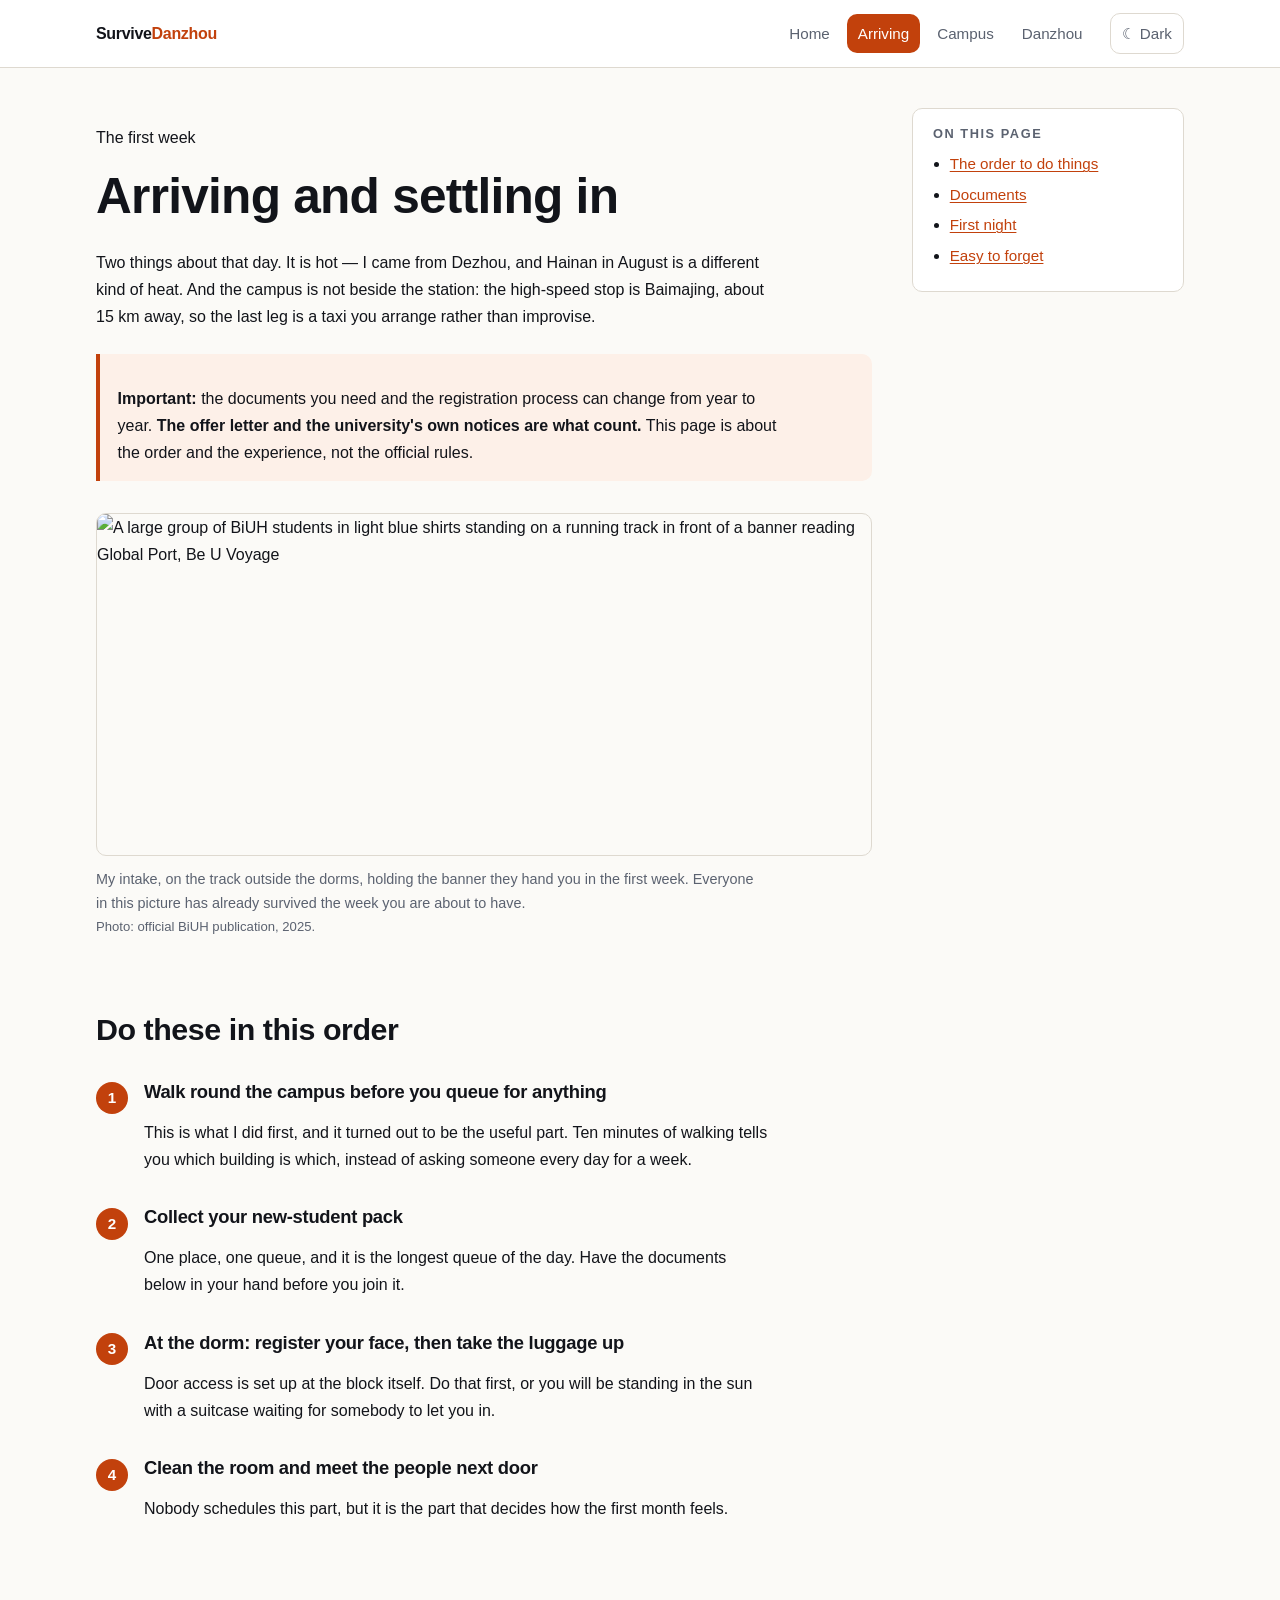
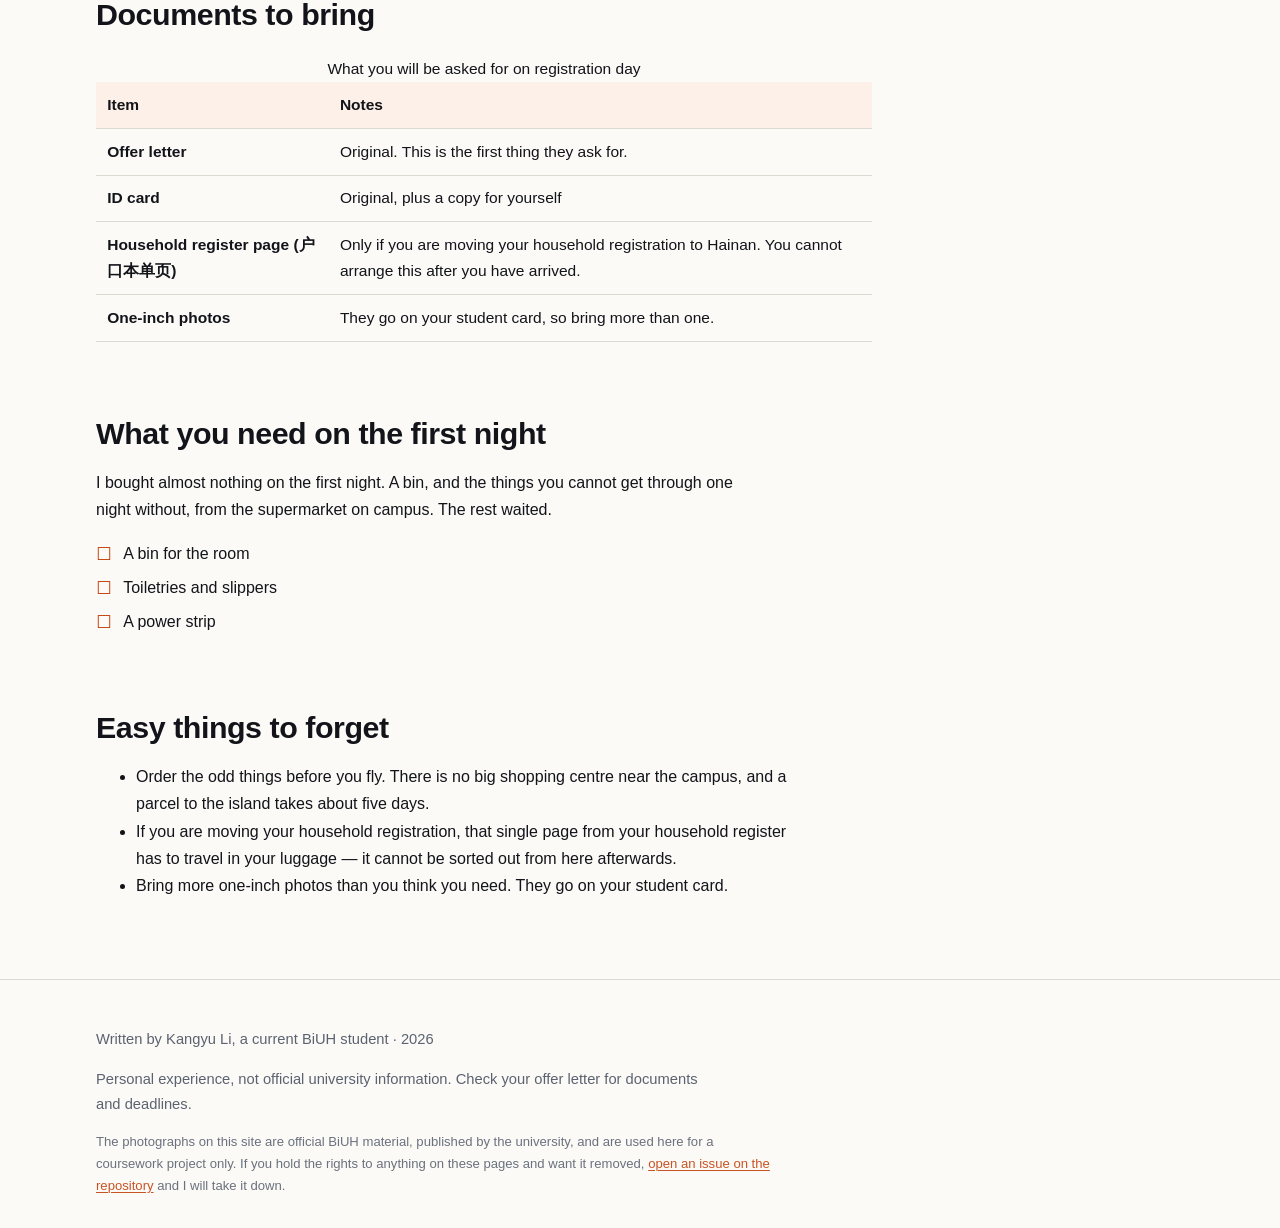
==== arrive.html @ 8261fba6 "a11y: name the theme button by what it does, and give the table and the landmark what they were miss" ====
<!doctype html>
<html lang="en">
<head>
<meta charset="utf-8">
<meta name="viewport" content="width=device-width, initial-scale=1">
<title>Arriving and settling in — How to Survive Danzhou</title>
<meta name="description" content="Your first week in Danzhou: the order to do things in, which documents to bring, and what you need on the first night.">

<!-- ===== Open Graph / link preview ===== -->
<meta property="og:title" content="Arriving and settling in — How to Survive Danzhou">
<meta property="og:description" content="Your first week in Danzhou: the order to do things in, the documents to bring, and what to buy on the first night.">
<meta property="og:image" content="https://likangyu070710-source.github.io/Git/images/og-image.jpg">
<meta property="og:url" content="https://likangyu070710-source.github.io/Git/arrive.html">
<meta property="og:type" content="article">
<meta name="twitter:card" content="summary_large_image">

<link rel="icon" href="images/favicon-32.png" sizes="32x32">
<link rel="apple-touch-icon" href="images/apple-touch-icon.png">
<link rel="icon" href="images/favicon-192.png" sizes="192x192">

<link rel="stylesheet" href="css/style.css">
<script>try{if(localStorage.getItem("danzhou-theme")==="dark")document.documentElement.setAttribute("data-theme","dark")}catch(e){}</script>
</head>
<body>

<a class="skip" href="#main">Skip to main content</a>

<header class="site-header">
  <div class="wrap">
    <a class="brand" href="index.html">Survive<span>Danzhou</span></a>
    <nav class="site-nav" aria-label="Main">
      <ul>
        <li><a href="index.html">Home</a></li>
        <li><a href="arrive.html" aria-current="page">Arriving</a></li>
        <li><a href="campus.html">Campus</a></li>
        <li><a href="danzhou.html">Danzhou</a></li>
      </ul>
    </nav>
    <button class="theme-toggle" type="button" aria-label="Switch to dark mode">☾ Dark</button>
  </div>
</header>

<main id="main" tabindex="-1">
  <div class="wrap with-aside">

    <div>
      <p class="kicker">The first week</p>
      <h1>Arriving and settling in</h1>

      <p>Two things about that day. It is hot — I came from Dezhou, and Hainan in August is a different kind of heat. And the campus is not beside the station: the high-speed stop is Baimajing, about 15 km away, so the last leg is a taxi you arrange rather than improvise.</p>

      <div class="note">
        <p><strong>Important:</strong> the documents you need and the registration process can change from year to year. <strong>The offer letter and the university's own notices are what count.</strong> This page is about the order and the experience, not the official rules.</p>
      </div>

      <figure class="photo">
        <img src="images/campus-welcome.jpg" width="1280" height="565" loading="lazy" decoding="async"
             alt="A large group of BiUH students in light blue shirts standing on a running track in front of a banner reading Global Port, Be U Voyage">
        <figcaption>My intake, on the track outside the dorms, holding the banner they hand you in the first week. Everyone in this picture has already survived the week you are about to have.
          <span class="credit">Photo: official BiUH publication, 2025.</span>
        </figcaption>
      </figure>

      <section aria-labelledby="steps">
        <h2 id="steps">Do these in this order</h2>
        <ol class="steps">
          <li>
            <h3>Walk round the campus before you queue for anything</h3>
            <p>This is what I did first, and it turned out to be the useful part. Ten minutes of walking tells you which building is which, instead of asking someone every day for a week.</p>
          </li>
          <li>
            <h3>Collect your new-student pack</h3>
            <p>One place, one queue, and it is the longest queue of the day. Have the documents below in your hand before you join it.</p>
          </li>
          <li>
            <h3>At the dorm: register your face, then take the luggage up</h3>
            <p>Door access is set up at the block itself. Do that first, or you will be standing in the sun with a suitcase waiting for somebody to let you in.</p>
          </li>
          <li>
            <h3>Clean the room and meet the people next door</h3>
            <p>Nobody schedules this part, but it is the part that decides how the first month feels.</p>
          </li>
        </ol>
      </section>

      <section aria-labelledby="docs">
        <h2 id="docs">Documents to bring</h2>
        <table>
          <caption>What you will be asked for on registration day</caption>
          <thead>
            <tr><th scope="col">Item</th><th scope="col">Notes</th></tr>
          </thead>
          <tbody>
            <tr><th scope="row">Offer letter</th><td>Original. This is the first thing they ask for.</td></tr>
            <tr><th scope="row">ID card</th><td>Original, plus a copy for yourself</td></tr>
            <tr><th scope="row">Household register page (<span lang="zh-Hans">户口本单页</span>)</th><td>Only if you are moving your household registration to Hainan. You cannot arrange this after you have arrived.</td></tr>
            <tr><th scope="row">One-inch photos</th><td>They go on your student card, so bring more than one.</td></tr>
          </tbody>
        </table>
      </section>

      <section aria-labelledby="firstnight">
        <h2 id="firstnight">What you need on the first night</h2>
        <p>I bought almost nothing on the first night. A bin, and the things you cannot get through one night without, from the supermarket on campus. The rest waited.</p>
        <ul class="checklist">
          <li>A bin for the room</li>
          <li>Toiletries and slippers</li>
          <li>A power strip</li>
        </ul>
      </section>

      <section aria-labelledby="avoid">
        <h2 id="avoid">Easy things to forget</h2>
        <ul>
          <li>Order the odd things before you fly. There is no big shopping centre near the campus, and a parcel to the island takes about five days.</li>
          <li>If you are moving your household registration, that single page from your household register has to travel in your luggage — it cannot be sorted out from here afterwards.</li>
          <li>Bring more one-inch photos than you think you need. They go on your student card.</li>
        </ul>
      </section>
    </div>

    <aside class="toc" aria-labelledby="toc-h">
      <h2 id="toc-h">On this page</h2>
      <ul>
        <li><a href="#steps">The order to do things</a></li>
        <li><a href="#docs">Documents</a></li>
        <li><a href="#firstnight">First night</a></li>
        <li><a href="#avoid">Easy to forget</a></li>
      </ul>
    </aside>

  </div>
</main>

<footer class="site-footer">
  <div class="wrap">
    <p>Written by Kangyu Li, a current BiUH student · 2026</p>
    <p>Personal experience, not official university information. Check your offer letter for documents and deadlines.</p>
    <p class="fineprint">The photographs on this site are official BiUH material, published by the university, and are used here for a coursework project only. If you hold the rights to anything on these pages and want it removed, <a href="https://github.com/likangyu070710-source/Git/issues">open an issue on the repository</a> and I will take it down.</p>
  </div>
</footer>

<script src="js/theme.js"></script>
</body>
</html>
---- css/style.css ----
/* ==========================================================================
   新生在儋州怎么活下来 — 样式表
   单一样式表，四个页面共用（Lesson 3：Use external. Almost always.）
   组织顺序：变量 → 基础 → 布局 → 组件 → 页面 → 响应式
   ========================================================================== */

/* ---- 1. 变量（统一在这里换色，全站跟着变） ---- */
:root {
  --paper: #fbfaf7;
  --ink: #12141a;
  --dim: #5b6270;
  --line: #ded9d0;
  --accent: #c2410c;
  --accent-soft: #fdf0e8;
  --card: #ffffff;
  /* 橙色底上的文字：浅色模式的橙够深，配白字；深色模式见下一块 */
  --on-accent: #ffffff;
  --max: 68rem;
  --radius: 10px;
  --header-offset: 5rem;   /* 粘性顶栏的实际高度，锚点跳转时用来让开它 */
}

/* 深色模式：由 js/theme.js 在 <html> 上加 data-theme="dark" 触发 */
html[data-theme="dark"] {
  --paper: #14161c;
  --ink: #ecebe7;
  --dim: #a2a8b4;
  --line: #2c303a;
  --accent: #fb8f5c;
  --accent-soft: #241c17;
  --card: #1b1e25;
  /* 深色模式的橙偏亮，白字只有 2.3:1，看不清；换成深字是 7.9:1 */
  --on-accent: #14161c;
}

/* ---- 2. 基础 ---- */
*,
*::before,
*::after { box-sizing: border-box; }   /* border-box：宽度含 padding 与边框 */

/* scroll-padding-top：顶栏是 sticky 的，锚点落到标题上时要把这段高度让出来，
   否则标题会滑到顶栏背后被完全挡住 */
html {
  scroll-behavior: smooth;
  scroll-padding-top: var(--header-offset);
}

body {
  margin: 0;
  background: var(--paper);
  color: var(--ink);
  /* latin-first stack: this site is written in English, so no CJK face should win */
  font: 16px/1.7 -apple-system, BlinkMacSystemFont, "Segoe UI", Roboto,
        "Helvetica Neue", Arial, system-ui, sans-serif;
  /* these are inherited properties — set once on body (Lesson 3: text flows down) */
}

img { max-width: 100%; height: auto; display: block; }

a { color: var(--accent); text-decoration-thickness: 1px; text-underline-offset: 2px; }
a:hover { text-decoration-thickness: 2px; }

h1, h2, h3 { line-height: 1.2; letter-spacing: -0.015em; }
h1 { font-size: clamp(1.9rem, 5vw, 3.1rem); margin: 0 0 .45em; }
h2 { font-size: clamp(1.35rem, 3vw, 1.9rem); margin: 2.4em 0 .6em; }
h3 { font-size: 1.15rem; margin: 1.8em 0 .4em; }

p, li { max-width: 42em; }

/* 键盘可访问性：跳到主内容 */
.skip {
  position: absolute;
  left: -9999px;
  top: 0;
  background: var(--accent);
  color: var(--on-accent);
  padding: .7rem 1.1rem;
  z-index: 99;
  border-radius: 0 0 var(--radius) 0;
}
.skip:focus { left: 0; }

/* ---- 3. 布局 ---- */
.wrap {
  width: min(100% - 2.5rem, var(--max));
  margin-inline: auto;
}

.site-header {
  border-bottom: 1px solid var(--line);
  background: var(--card);
  position: sticky;
  top: 0;
  z-index: 10;
}
.site-header .wrap {
  display: flex;
  align-items: center;
  gap: 1rem;
  flex-wrap: wrap;
  padding-block: .8rem;
}

.brand {
  font-weight: 700;
  letter-spacing: -0.02em;
  text-decoration: none;
  color: var(--ink);
  margin-right: auto;      /* 把导航推到右边 */
}
.brand span { color: var(--accent); }

.site-nav ul {
  display: flex;
  gap: .35rem;
  list-style: none;
  margin: 0;
  padding: 0;
  flex-wrap: wrap;
}
.site-nav a {
  display: block;
  padding: .42rem .7rem;
  border-radius: var(--radius);
  text-decoration: none;
  color: var(--dim);
  font-size: .95rem;
}
.site-nav a:hover { background: var(--accent-soft); color: var(--accent); }
.site-nav a[aria-current="page"] { background: var(--accent); color: var(--on-accent); }

main { padding-block: 2.5rem 4rem; }

.site-footer {
  border-top: 1px solid var(--line);
  padding-block: 2rem;
  color: var(--dim);
  font-size: .92rem;
}

/* 版权与出处：比页脚正文再小一号，但保持可读 */
.fineprint {
  font-size: .82rem;
  line-height: 1.65;
  opacity: .9;
  margin: .9rem 0 0;
  max-width: 52em;
}

/* 两栏：主内容 + 侧栏 */
.with-aside {
  display: grid;
  gap: 2.5rem;
  grid-template-columns: minmax(0, 1fr);
}
@media (min-width: 60rem) {
  .with-aside { grid-template-columns: minmax(0, 1fr) 17rem; }
}

/* 卡片网格：自适应，手机上自动一列（响应式要求） */
.grid {
  display: grid;
  gap: 1rem;
  grid-template-columns: repeat(auto-fit, minmax(15rem, 1fr));
  margin: 1.5rem 0;
}

/* ---- 4. 组件 ---- */
.hero {
  padding-block: clamp(2rem, 7vw, 4.5rem);
  border-bottom: 1px solid var(--line);
}
.hero .kicker {
  text-transform: uppercase;
  letter-spacing: .14em;
  font-size: .78rem;
  font-weight: 700;
  color: var(--accent);
  margin: 0 0 1rem;
}
.hero p.lead {
  font-size: clamp(1.05rem, 2.2vw, 1.3rem);
  color: var(--dim);
  max-width: 34em;
}

.card {
  background: var(--card);
  border: 1px solid var(--line);
  border-radius: var(--radius);
  padding: 1.15rem 1.25rem;
}
.card h3 { margin-top: 0; }
.card p:last-child { margin-bottom: 0; }

.note {
  background: var(--accent-soft);
  border-left: 4px solid var(--accent);
  border-radius: 0 var(--radius) var(--radius) 0;
  padding: .9rem 1.1rem;
  margin: 1.5rem 0;
}
.note p:last-child { margin-bottom: 0; }

.btn {
  display: inline-block;
  background: var(--accent);
  color: var(--on-accent);
  text-decoration: none;
  padding: .7rem 1.15rem;
  border-radius: var(--radius);
  border: 1px solid var(--accent);
  font-weight: 600;
  cursor: pointer;
  font-size: 1rem;
}
.btn:hover { filter: brightness(1.08); }

table {
  border-collapse: collapse;
  width: 100%;
  margin: 1.5rem 0;
  font-size: .97rem;
}
th, td {
  border-bottom: 1px solid var(--line);
  padding: .6rem .7rem;
  text-align: left;
  vertical-align: top;
}
th { background: var(--accent-soft); }

/* 行首列是表格的行标题（<th scope="row">），不跟着表头一起上色，
   否则一列橙色会把正文压得看不出层级 */
tbody th { background: none; font-weight: 600; }

/* 筛选控件（js/filter.js 会用） */
.filters {
  display: flex;
  gap: .5rem;
  flex-wrap: wrap;
  margin: 1.5rem 0 1rem;
}
.filters button {
  font: inherit;
  font-size: .95rem;
  padding: .45rem .9rem;
  border-radius: 999px;
  border: 1px solid var(--line);
  background: var(--card);
  color: var(--ink);
  cursor: pointer;
}
.filters button:hover { border-color: var(--accent); color: var(--accent); }
.filters button[aria-pressed="true"] {
  background: var(--accent);
  border-color: var(--accent);
  color: var(--on-accent);
}

.filter-status { color: var(--dim); font-size: .92rem; margin: 0 0 1rem; }

/* 照片：图 + 说明。说明用 .credit 单独一行写来源 */
.photo { margin: 2rem 0; }
.photo img {
  width: 100%;
  border: 1px solid var(--line);
  border-radius: var(--radius);
}
.photo figcaption {
  color: var(--dim);
  font-size: .9rem;
  margin-top: .65rem;
  max-width: 46em;
}
.photo .credit { display: block; font-size: .82rem; }

/* 两张并排，窄屏自动叠成一列 */
.photo-pair {
  display: grid;
  gap: 1rem;
  grid-template-columns: repeat(auto-fit, minmax(16rem, 1fr));
  margin: 2rem 0;
}
.photo-pair .photo { margin: 0; }

/* 主题切换按钮 */
.theme-toggle {
  font: inherit;
  font-size: .95rem;
  padding: .42rem .7rem;
  border-radius: var(--radius);
  border: 1px solid var(--line);
  background: var(--card);
  color: var(--dim);
  cursor: pointer;
}
.theme-toggle:hover { border-color: var(--accent); color: var(--accent); }

/* ---- 5. 页面专属 ---- */
.toc {
  background: var(--card);
  border: 1px solid var(--line);
  border-radius: var(--radius);
  padding: 1.1rem 1.25rem;
  position: sticky;
  top: 5rem;
  align-self: start;
  font-size: .95rem;
}
.toc h2 { margin: 0 0 .6rem; font-size: .8rem; text-transform: uppercase; letter-spacing: .12em; color: var(--dim); }
.toc ul { margin: 0; padding-left: 1.1em; }
.toc li { margin: .3em 0; }

.steps { counter-reset: step; list-style: none; padding: 0; }
.steps > li {
  counter-increment: step;
  position: relative;
  padding-left: 3rem;
  margin: 1.2rem 0;
}
.steps > li::before {
  content: counter(step);
  position: absolute;
  left: 0;
  top: .1rem;
  width: 2rem;
  height: 2rem;
  display: grid;
  place-items: center;
  background: var(--accent);
  color: var(--on-accent);
  border-radius: 50%;
  font-weight: 700;
  font-size: .95rem;
}

.checklist { list-style: none; padding: 0; }
.checklist li { padding-left: 1.7rem; position: relative; margin: .45em 0; }
.checklist li::before {
  content: "☐";
  position: absolute;
  left: 0;
  color: var(--accent);
  font-size: 1.1em;
}

/* ---- 6. 响应式细节 ---- */
@media (max-width: 40rem) {
  /* 手机上顶栏压成两行：品牌 + 主题按钮一行，导航独占一行。
     不改的话 brand / nav / 按钮会折成三行，sticky 顶栏会吃掉 1/5 屏高 */
  :root { --header-offset: 7rem; }

  .site-header .wrap {
    padding-block: .6rem;
    gap: .35rem .6rem;
  }
  .brand { order: 1; }
  .theme-toggle { order: 2; }
  .site-nav { order: 3; flex-basis: 100%; }
  .site-nav ul { gap: .2rem; }
  .site-nav a { padding: .35rem .5rem; font-size: .88rem; }
  .toc { position: static; }
}

/* 320px 这类最窄的机器上，导航四个词会自己折成两行，把顶栏又撑高一层。
   只收紧左右内边距（字号不动）就够放下四个词，顶栏因此稳定在两行 */
@media (max-width: 24rem) {
  .site-nav a { padding: .3rem .3rem; }
}

/* 尊重"减少动态效果"的系统设置 */
@media (prefers-reduced-motion: reduce) {
  html { scroll-behavior: auto; }
  * { transition: none !important; animation: none !important; }
}

/* 打印：把导航、页脚、侧栏去掉，并强制浅色纸墨。
   只覆盖变量、不碰组件规则 —— 深色模式下按打印也不会印出一张黑纸 */
@media print {
  :root,
  html[data-theme="dark"] {
    --paper: #fff;
    --ink: #000;
    --line: #bbb;
    --card: #fff;
    --accent: #c2410c;      /* 打印固定用浅色模式那支深橙，两种主题出来一致 */
    --accent-soft: #f4f4f4;
    --on-accent: #fff;
  }
  /* 浏览器默认不印背景色：白字配强调色底会印成"白底白字"看不见，
     所以强制把这几块底色一起印出来 */
  html { print-color-adjust: exact; -webkit-print-color-adjust: exact; }
  .site-header, .site-footer, .toc, .filters, .theme-toggle, .skip { display: none; }
}
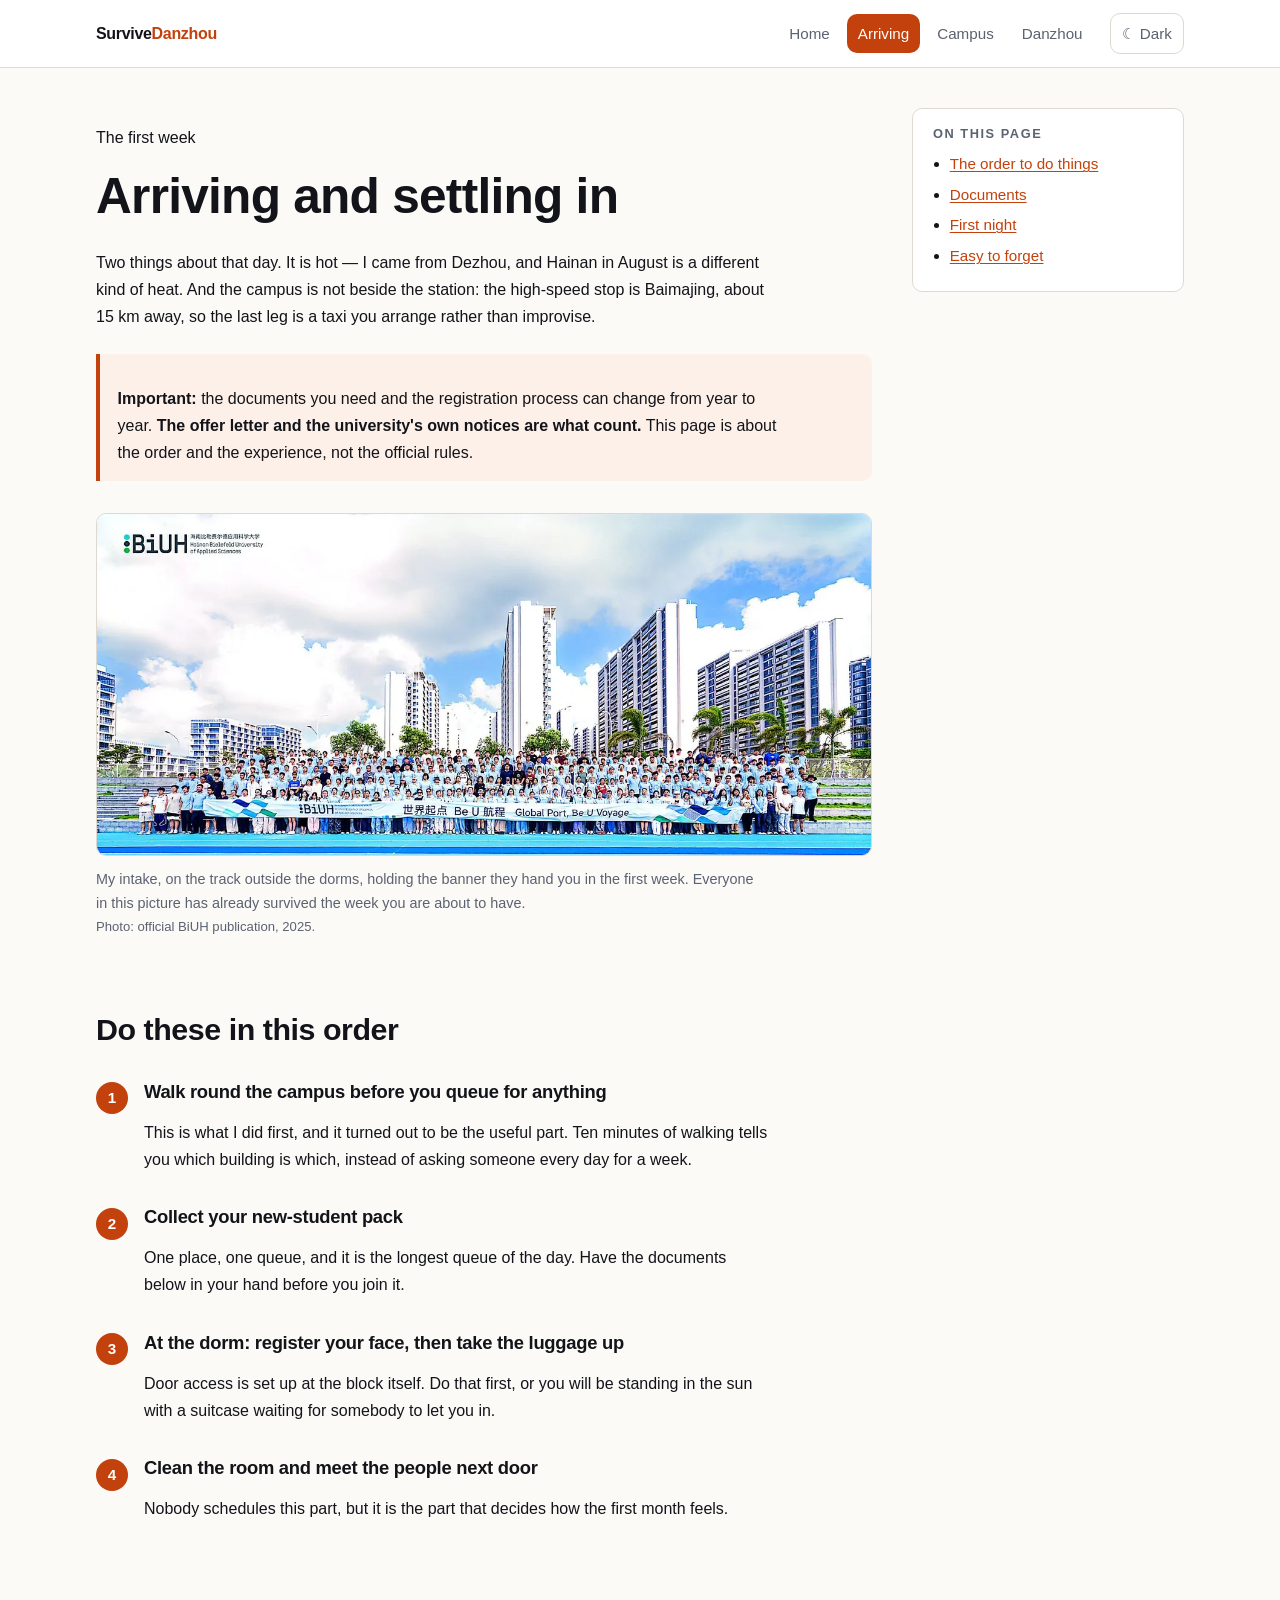
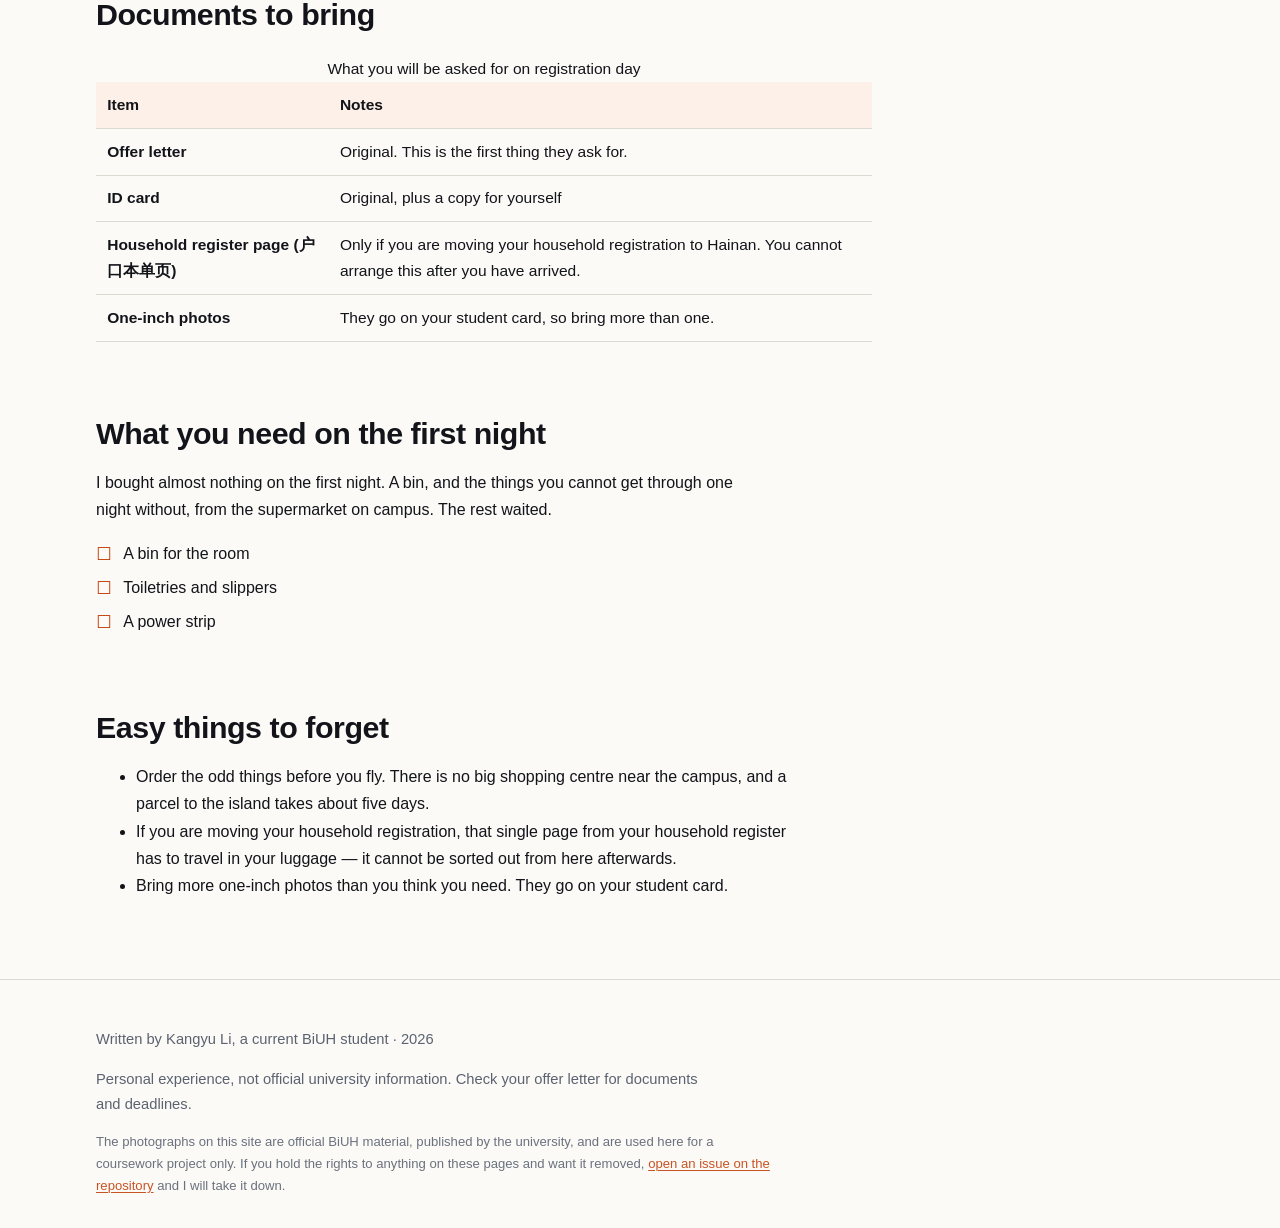
==== commit 42e6f725: "perf: ship the campus photographs as WebP, and keep the source files out of the site" ====
--- a/arrive.html
+++ b/arrive.html
@@ -9,8 +9,8 @@
 <!-- ===== Open Graph / link preview ===== -->
 <meta property="og:title" content="Arriving and settling in — How to Survive Danzhou">
 <meta property="og:description" content="Your first week in Danzhou: the order to do things in, the documents to bring, and what to buy on the first night.">
-<meta property="og:image" content="https://likangyu070710-source.github.io/Git/images/og-image.jpg">
-<meta property="og:url" content="https://likangyu070710-source.github.io/Git/arrive.html">
+<meta property="og:image" content="https://likangyu070710-source.github.io/my-project/images/og-image.jpg">
+<meta property="og:url" content="https://likangyu070710-source.github.io/my-project/arrive.html">
 <meta property="og:type" content="article">
 <meta name="twitter:card" content="summary_large_image">
 
@@ -54,7 +54,7 @@
       </div>
 
       <figure class="photo">
-        <img src="images/campus-welcome.jpg" width="1280" height="565" loading="lazy" decoding="async"
+        <img src="images/campus-welcome.webp" width="1280" height="565" loading="lazy" decoding="async"
              alt="A large group of BiUH students in light blue shirts standing on a running track in front of a banner reading Global Port, Be U Voyage">
         <figcaption>My intake, on the track outside the dorms, holding the banner they hand you in the first week. Everyone in this picture has already survived the week you are about to have.
           <span class="credit">Photo: official BiUH publication, 2025.</span>
--- a/css/style.css
+++ b/css/style.css
@@ -201,20 +201,6 @@
   margin: 1.5rem 0;
 }
 .note p:last-child { margin-bottom: 0; }
-
-.btn {
-  display: inline-block;
-  background: var(--accent);
-  color: var(--on-accent);
-  text-decoration: none;
-  padding: .7rem 1.15rem;
-  border-radius: var(--radius);
-  border: 1px solid var(--accent);
-  font-weight: 600;
-  cursor: pointer;
-  font-size: 1rem;
-}
-.btn:hover { filter: brightness(1.08); }
 
 table {
   border-collapse: collapse;
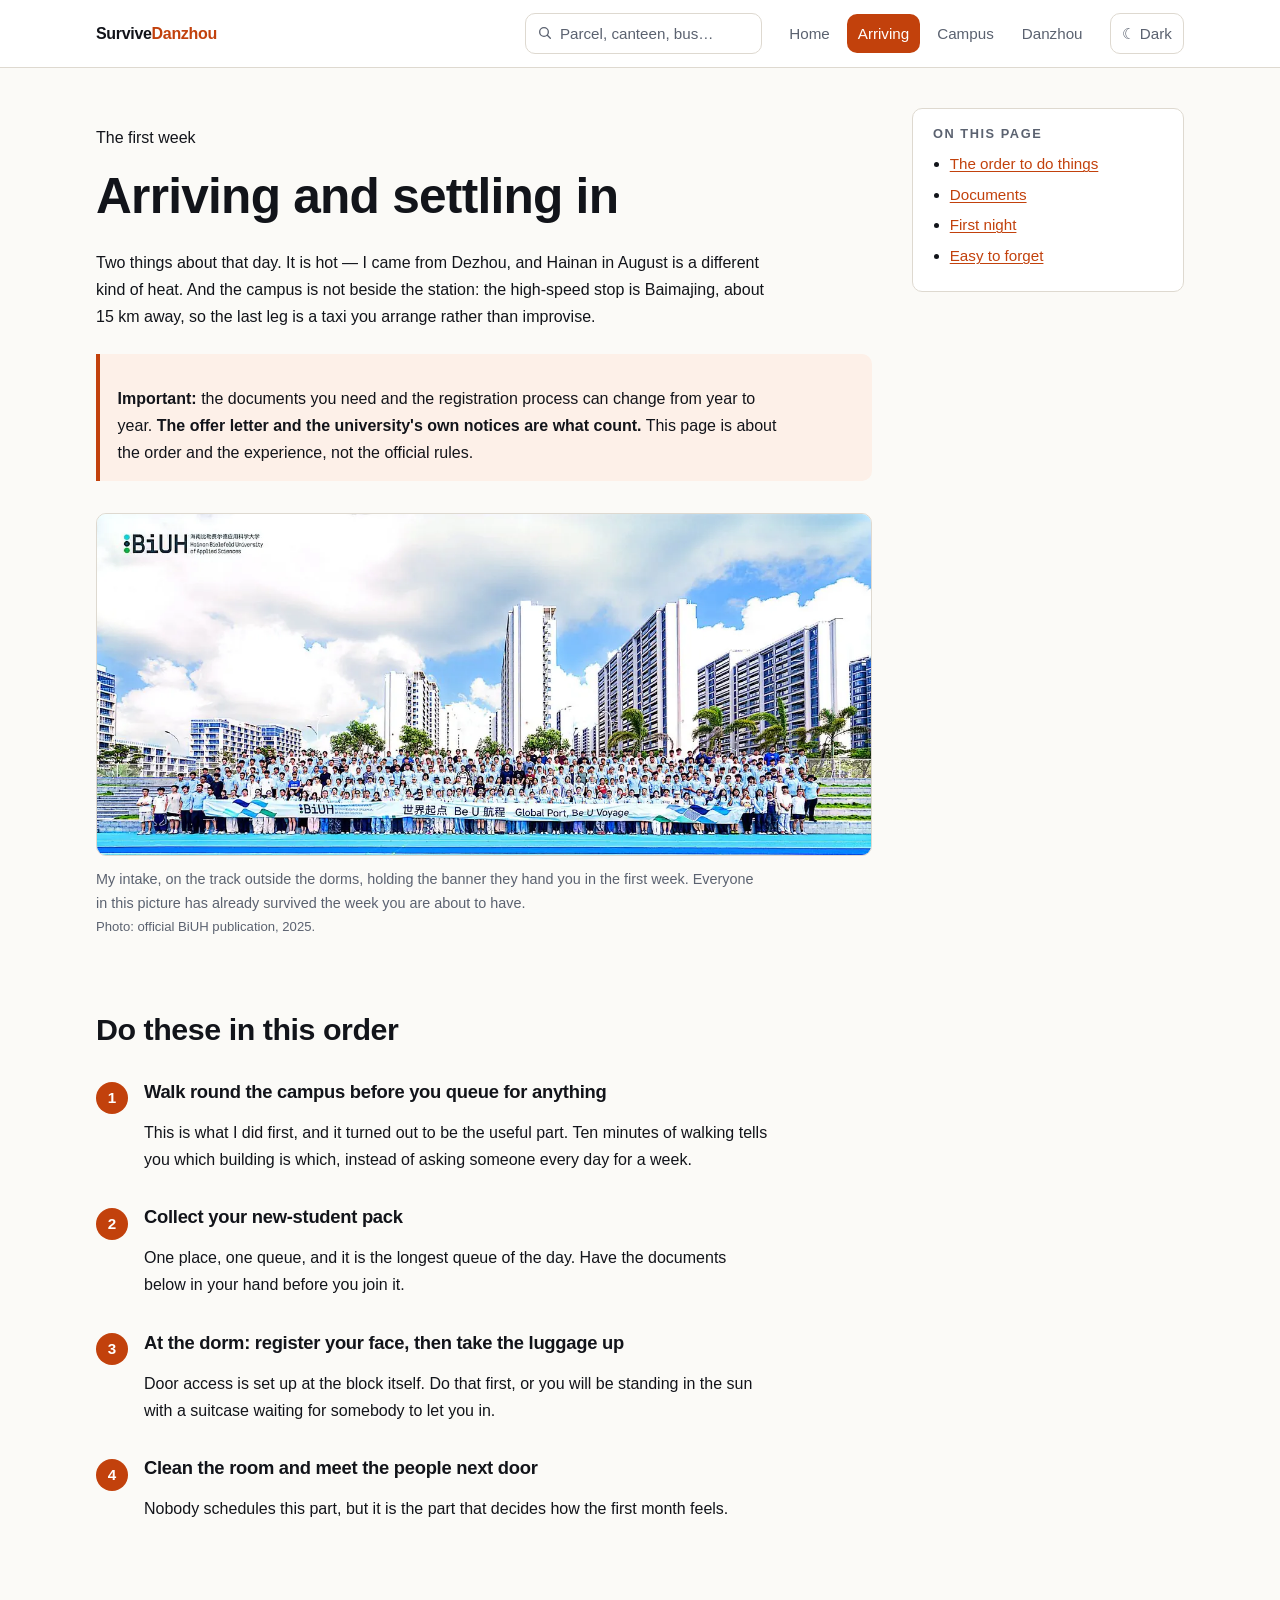
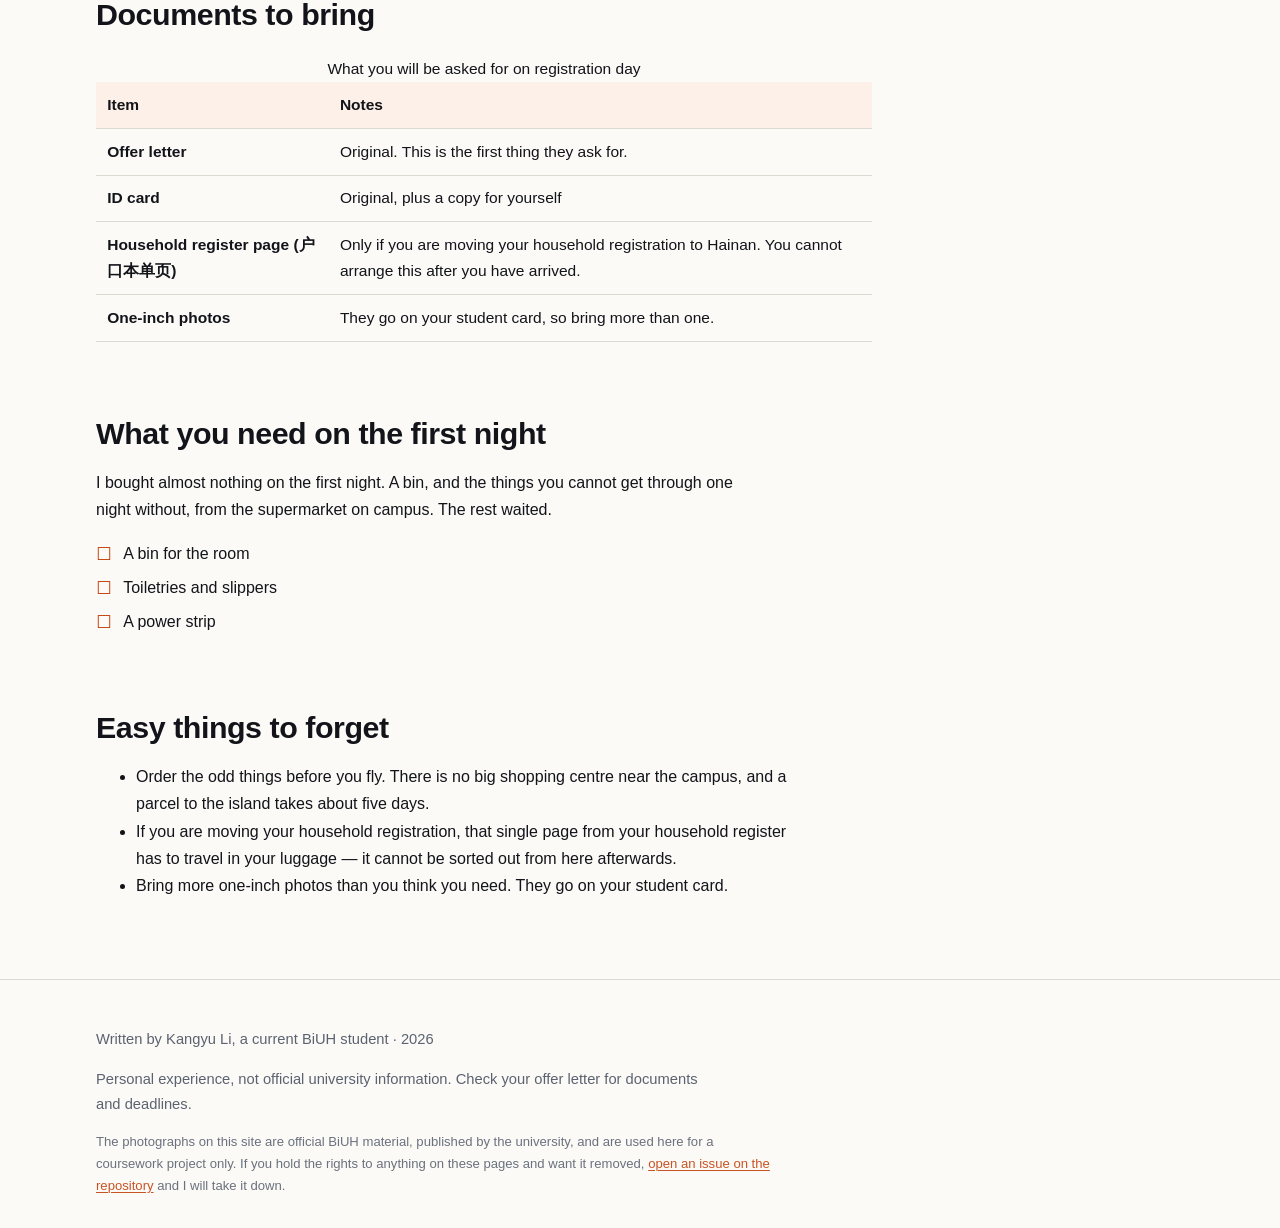
==== commit de66bb9f: "feat: site-wide search in the header A client-side search field that indexes the four pages by fetch" ====
--- a/arrive.html
+++ b/arrive.html
@@ -28,6 +28,24 @@
 <header class="site-header">
   <div class="wrap">
     <a class="brand" href="index.html">Survive<span>Danzhou</span></a>
+    <div class="search" data-search hidden>
+      <button class="search__toggle" type="button" aria-expanded="false" aria-controls="search-panel" aria-label="Open search">
+        <svg class="search__glass" viewBox="0 0 24 24" width="18" height="18" aria-hidden="true" focusable="false"><circle cx="10.5" cy="10.5" r="6.5" fill="none" stroke="currentColor" stroke-width="2"></circle><path d="M15.5 15.5 20 20" fill="none" stroke="currentColor" stroke-width="2" stroke-linecap="round"></path></svg>
+        <svg class="search__cross" viewBox="0 0 24 24" width="18" height="18" aria-hidden="true" focusable="false"><path d="M6 6 18 18 M18 6 6 18" fill="none" stroke="currentColor" stroke-width="2" stroke-linecap="round"></path></svg>
+      </button>
+      <div class="search__box">
+        <label class="sr-only" for="site-search">Search the guide</label>
+        <svg class="search__icon" viewBox="0 0 24 24" width="16" height="16" aria-hidden="true" focusable="false"><circle cx="10.5" cy="10.5" r="6.5" fill="none" stroke="currentColor" stroke-width="2"></circle><path d="M15.5 15.5 20 20" fill="none" stroke="currentColor" stroke-width="2" stroke-linecap="round"></path></svg>
+        <input id="site-search" class="search__input" type="text" role="combobox" aria-expanded="false" aria-controls="search-list" aria-autocomplete="list" autocomplete="off" spellcheck="false" enterkeyhint="search" placeholder="Parcel, canteen, bus…">
+        <button class="search__clear" type="button" hidden>Clear</button>
+      </div>
+      <div class="search__panel" id="search-panel" hidden>
+        <p class="s-meta"></p>
+        <ul class="s-list" id="search-list" role="listbox" aria-label="Search results" hidden></ul>
+        <div class="s-empty" hidden></div>
+      </div>
+      <p class="sr-only" role="status" aria-live="polite" data-search-status></p>
+    </div>
     <nav class="site-nav" aria-label="Main">
       <ul>
         <li><a href="index.html">Home</a></li>
@@ -140,6 +158,8 @@
   </div>
 </footer>
 
+<script src="js/header.js"></script>
 <script src="js/theme.js"></script>
+<script src="js/search.js"></script>
 </body>
 </html>
--- a/css/style.css
+++ b/css/style.css
@@ -1,10 +1,10 @@
 /* ==========================================================================
-   新生在儋州怎么活下来 — 样式表
-   单一样式表，四个页面共用（Lesson 3：Use external. Almost always.）
-   组织顺序：变量 → 基础 → 布局 → 组件 → 页面 → 响应式
+   How to Survive Danzhou — stylesheet
+   One stylesheet shared by all four pages: external, never inline or internal.
+   Order: variables → base → layout → components → page-specific → responsive
    ========================================================================== */
 
-/* ---- 1. 变量（统一在这里换色，全站跟着变） ---- */
+/* ---- 1. Variables — change a colour here and the whole site follows ---- */
 :root {
   --paper: #fbfaf7;
   --ink: #12141a;
@@ -13,14 +13,20 @@
   --accent: #c2410c;
   --accent-soft: #fdf0e8;
   --card: #ffffff;
-  /* 橙色底上的文字：浅色模式的橙够深，配白字；深色模式见下一块 */
+  /* Text on the accent: the light-mode orange is dark enough for white text; dark mode is handled below */
   --on-accent: #ffffff;
   --max: 68rem;
   --radius: 10px;
-  --header-offset: 5rem;   /* 粘性顶栏的实际高度，锚点跳转时用来让开它 */
-}
-
-/* 深色模式：由 js/theme.js 在 <html> 上加 data-theme="dark" 触发 */
+  --header-offset: 5rem;   /* real height of the sticky header — anchor jumps clear it by this much;
+                              overridden at runtime by js/header.js, which measures the real height */
+  --head-pad: .8rem;       /* the header's padding-block; the search panel's top is derived from it */
+  --search-w: 15rem;       /* 240px inline search field */
+  --search-h: 2.5625rem;   /* 41px = the theme button's rendered height */
+  --search-panel-w: 22rem; /* 352px results panel */
+  --row-hover: var(--accent-soft);
+}
+
+/* Dark mode: js/theme.js sets data-theme="dark" on <html> */
 html[data-theme="dark"] {
   --paper: #14161c;
   --ink: #ecebe7;
@@ -29,17 +35,20 @@
   --accent: #fb8f5c;
   --accent-soft: #241c17;
   --card: #1b1e25;
-  /* 深色模式的橙偏亮，白字只有 2.3:1，看不清；换成深字是 7.9:1 */
+  /* The dark-mode orange is lighter: white on it is only 2.3:1, dark text reaches 7.9:1 */
   --on-accent: #14161c;
-}
-
-/* ---- 2. 基础 ---- */
+  /* accent-soft is 1.005:1 against --card here, so a hovered or highlighted
+     row must use --line instead — see the search panel below */
+  --row-hover: var(--line);
+}
+
+/* ---- 2. Base ---- */
 *,
 *::before,
-*::after { box-sizing: border-box; }   /* border-box：宽度含 padding 与边框 */
-
-/* scroll-padding-top：顶栏是 sticky 的，锚点落到标题上时要把这段高度让出来，
-   否则标题会滑到顶栏背后被完全挡住 */
+*::after { box-sizing: border-box; }   /* border-box: width includes padding and border */
+
+/* scroll-padding-top: the header is sticky, so an anchored heading has to clear
+   it — otherwise the heading lands behind the header and is completely hidden */
 html {
   scroll-behavior: smooth;
   scroll-padding-top: var(--header-offset);
@@ -52,7 +61,7 @@
   /* latin-first stack: this site is written in English, so no CJK face should win */
   font: 16px/1.7 -apple-system, BlinkMacSystemFont, "Segoe UI", Roboto,
         "Helvetica Neue", Arial, system-ui, sans-serif;
-  /* these are inherited properties — set once on body (Lesson 3: text flows down) */
+  /* Inherited properties — set once on body and they flow down */
 }
 
 img { max-width: 100%; height: auto; display: block; }
@@ -67,7 +76,7 @@
 
 p, li { max-width: 42em; }
 
-/* 键盘可访问性：跳到主内容 */
+/* Keyboard access: skip straight to the main content */
 .skip {
   position: absolute;
   left: -9999px;
@@ -80,7 +89,24 @@
 }
 .skip:focus { left: 0; }
 
-/* ---- 3. 布局 ---- */
+/* One focus ring for the whole site. The browser's default blue is nearly
+   invisible against the dark paper, so it is replaced here once; nothing
+   else on the site may set outline:none. */
+:focus-visible { outline: 2px solid var(--accent); outline-offset: 2px; }
+
+/* Text for the screen reader only: kept in the layout as one clipped pixel,
+   not display:none, so it is still announced. */
+.sr-only {
+  position: absolute;
+  width: 1px; height: 1px;
+  margin: -1px; padding: 0;
+  overflow: hidden;
+  clip-path: inset(50%);
+  white-space: nowrap;
+  border: 0;
+}
+
+/* ---- 3. Layout ---- */
 .wrap {
   width: min(100% - 2.5rem, var(--max));
   margin-inline: auto;
@@ -98,7 +124,7 @@
   align-items: center;
   gap: 1rem;
   flex-wrap: wrap;
-  padding-block: .8rem;
+  padding-block: var(--head-pad);
 }
 
 .brand {
@@ -106,7 +132,7 @@
   letter-spacing: -0.02em;
   text-decoration: none;
   color: var(--ink);
-  margin-right: auto;      /* 把导航推到右边 */
+  margin-right: auto;      /* pushes the navigation to the right */
 }
 .brand span { color: var(--accent); }
 
@@ -138,7 +164,7 @@
   font-size: .92rem;
 }
 
-/* 版权与出处：比页脚正文再小一号，但保持可读 */
+/* Credits and sources: one step smaller than the footer text, but still readable */
 .fineprint {
   font-size: .82rem;
   line-height: 1.65;
@@ -147,7 +173,7 @@
   max-width: 52em;
 }
 
-/* 两栏：主内容 + 侧栏 */
+/* Two columns: main content + sidebar */
 .with-aside {
   display: grid;
   gap: 2.5rem;
@@ -157,7 +183,7 @@
   .with-aside { grid-template-columns: minmax(0, 1fr) 17rem; }
 }
 
-/* 卡片网格：自适应，手机上自动一列（响应式要求） */
+/* Card grid: auto-fitting, collapsing to one column on a phone */
 .grid {
   display: grid;
   gap: 1rem;
@@ -165,7 +191,7 @@
   margin: 1.5rem 0;
 }
 
-/* ---- 4. 组件 ---- */
+/* ---- 4. Components ---- */
 .hero {
   padding-block: clamp(2rem, 7vw, 4.5rem);
   border-bottom: 1px solid var(--line);
@@ -216,11 +242,11 @@
 }
 th { background: var(--accent-soft); }
 
-/* 行首列是表格的行标题（<th scope="row">），不跟着表头一起上色，
-   否则一列橙色会把正文压得看不出层级 */
+/* The leading column holds row headers (<th scope="row">), so it does not take
+   the header colour — a whole orange column would flatten the hierarchy */
 tbody th { background: none; font-weight: 600; }
 
-/* 筛选控件（js/filter.js 会用） */
+/* Filter controls — driven by js/filter.js */
 .filters {
   display: flex;
   gap: .5rem;
@@ -246,7 +272,7 @@
 
 .filter-status { color: var(--dim); font-size: .92rem; margin: 0 0 1rem; }
 
-/* 照片：图 + 说明。说明用 .credit 单独一行写来源 */
+/* Photograph: image + caption. The source goes on its own .credit line */
 .photo { margin: 2rem 0; }
 .photo img {
   width: 100%;
@@ -261,7 +287,7 @@
 }
 .photo .credit { display: block; font-size: .82rem; }
 
-/* 两张并排，窄屏自动叠成一列 */
+/* Two side by side, stacking on narrow screens */
 .photo-pair {
   display: grid;
   gap: 1rem;
@@ -270,7 +296,7 @@
 }
 .photo-pair .photo { margin: 0; }
 
-/* 主题切换按钮 */
+/* Theme toggle button */
 .theme-toggle {
   font: inherit;
   font-size: .95rem;
@@ -283,14 +309,237 @@
 }
 .theme-toggle:hover { border-color: var(--accent); color: var(--accent); }
 
-/* ---- 5. 页面专属 ---- */
+/* ---- 4b. Site search ---------------------------------------------------
+   A header field that indexes the four pages in the browser at runtime.
+   Three layouts, and in every one the header keeps exactly the height it
+   had before the search was opened — the expanded field never participates
+   in the row the header's height is taken from. */
+
+.search { position: relative; }
+.search [hidden] { display: none !important; }
+
+.search__toggle {
+  display: none;               /* desktop shows the field, not the button */
+  align-items: center;
+  justify-content: center;
+  width: 2.75rem;
+  height: 2.75rem;
+  padding: 0;
+  border: 1px solid var(--line);
+  border-radius: var(--radius);
+  background: var(--card);
+  color: var(--dim);
+  cursor: pointer;
+}
+.search__toggle:hover { border-color: var(--accent); color: var(--accent); }
+.search__toggle .search__cross { display: none; }
+.search__toggle[aria-expanded="true"] { border-color: var(--accent); color: var(--accent); }
+.search__toggle[aria-expanded="true"] .search__glass { display: none; }
+.search__toggle[aria-expanded="true"] .search__cross { display: block; }
+
+.search__box {
+  position: relative;
+  display: flex;
+  align-items: center;
+  flex: 0 0 var(--search-w);
+}
+.search__icon {
+  position: absolute;
+  left: .72rem;
+  width: 16px;
+  height: 16px;
+  color: var(--dim);
+  pointer-events: none;
+}
+.search__input {
+  width: 100%;
+  height: var(--search-h);
+  padding: 0 .7rem 0 2.1rem;
+  border: 1px solid var(--line);
+  border-radius: var(--radius);
+  background: var(--card);
+  color: var(--ink);
+  font: inherit;
+  font-size: .95rem;
+  line-height: 1;
+}
+.search__input::placeholder { color: var(--dim); opacity: 1; }  /* Firefox dims it by default */
+.search__input:focus {
+  border-color: var(--accent);
+  outline: 2px solid var(--accent);
+  outline-offset: 2px;
+}
+.search__clear {
+  position: absolute;
+  right: .4rem;
+  height: 100%;
+  padding: 0 .4rem;
+  border: 0;
+  background: none;
+  font: inherit;
+  font-size: .82rem;
+  color: var(--dim);
+  cursor: pointer;
+}
+.search__clear:hover { color: var(--ink); }
+.search__box.has-value .search__input { padding-right: 2.6rem; }
+
+.search__panel {
+  position: absolute;
+  top: calc(100% + var(--head-pad) + 1px);
+  left: 0;
+  width: var(--search-panel-w);
+  background: var(--card);
+  border: 1px solid var(--line);
+  border-radius: var(--radius);
+  box-shadow: 0 18px 32px -24px rgb(0 0 0 / .45);
+  z-index: 20;
+  max-height: min(26rem, 70vh);
+  overflow-y: auto;
+  overscroll-behavior: contain;
+}
+
+.s-meta {
+  position: sticky;
+  top: 0;
+  z-index: 1;
+  display: flex;
+  justify-content: space-between;
+  align-items: baseline;
+  gap: .75rem;
+  margin: 0;
+  padding: .45rem 1rem;
+  background: var(--card);
+  border-bottom: 1px solid var(--line);
+  font-size: .82rem;
+  color: var(--dim);
+}
+.s-keys { font-size: .82rem; color: var(--dim); }
+
+.s-list { list-style: none; margin: 0; padding: 0; }
+
+.s-row {
+  display: block;
+  width: 100%;
+  text-align: left;
+  padding: .72rem 1rem;
+  cursor: pointer;
+}
+.s-row + .s-row { border-top: 1px solid var(--line); }
+.s-row:hover { background: var(--row-hover); }
+.s-row:hover .s-title { color: var(--accent); }
+.s-row.is-active { background: var(--row-hover); outline: 2px solid var(--accent); outline-offset: -2px; }
+
+.s-page {
+  display: block;
+  font-size: .78rem;
+  font-weight: 600;
+  letter-spacing: .1em;
+  text-transform: uppercase;
+  color: var(--dim);
+}
+.s-title {
+  display: block;
+  font-size: .95rem;
+  font-weight: 600;
+  line-height: 1.35;
+  color: var(--ink);
+  overflow-wrap: anywhere;
+}
+.s-snippet {
+  display: -webkit-box;
+  -webkit-line-clamp: 2;
+  -webkit-box-orient: vertical;
+  overflow: hidden;
+  margin-top: 2px;
+  font-size: .92rem;
+  line-height: 1.5;
+  color: var(--dim);
+  overflow-wrap: anywhere;
+}
+
+mark {
+  background: var(--accent-soft);
+  color: var(--ink);
+  text-decoration: underline;
+  text-decoration-thickness: 2px;
+  text-underline-offset: 2px;
+  border-radius: 2px;
+  padding: 0 .1em;
+}
+html[data-theme="dark"] mark { background: var(--line); }
+
+.s-empty { padding: 1.35rem 1rem; }
+.s-empty strong { display: block; font-size: .95rem; font-weight: 600; color: var(--ink); }
+.s-empty span { display: block; margin-top: .25rem; font-size: .92rem; color: var(--dim); }
+.s-retry {
+  margin-top: .5rem;
+  font: inherit;
+  font-size: .88rem;
+  padding: .35rem .8rem;
+  border: 1px solid var(--line);
+  border-radius: var(--radius);
+  background: var(--card);
+  color: var(--accent);
+  cursor: pointer;
+}
+.s-retry:hover { border-color: var(--accent); }
+
+/* Below 60rem the field collapses into the button, so a 60rem-wide header
+   does not have to grow a third row. The field's own position changes per
+   band — absolute over the nav row on a phone, in-flow on a mid-sized
+   window — but the header height never moves (see js/search.js). */
+@media (max-width: 60rem) {
+  .search__toggle { display: inline-flex; }
+  .search__box { display: none; }
+  .search__panel { max-height: min(50svh, 22rem); }
+}
+
+/* Mid-sized window: the field replaces the brand and nav in the one row,
+   and the toggle stays put as the close control. */
+@media (min-width: 40.0625rem) and (max-width: 60rem) {
+  .search[data-open] { display: flex; align-items: center; gap: .5rem; flex: 1 1 auto; max-width: 26rem; margin-right: auto; }
+  .search[data-open] .search__box { position: static; display: flex; flex: 1 1 auto; }
+  .site-header[data-search-open] .brand,
+  .site-header[data-search-open] .site-nav { display: none; }
+}
+
+/* Phone: the field covers the nav row (nav keeps its slot via visibility),
+   and both the field and the panel anchor to the header, not to the button. */
+@media (max-width: 40rem) {
+  .search { position: static; }
+  .search__panel {
+    top: calc(100% + 1px);
+    left: 1.25rem;
+    right: 1.25rem;
+    width: auto;
+  }
+  .search[data-open] .search__box {
+    display: flex;
+    position: absolute;
+    left: 1.25rem;
+    right: 1.25rem;
+    bottom: var(--head-pad);
+  }
+  .search[data-open] .search__box .search__input { height: 2.75rem; font-size: 1rem; }
+  .search[data-open] ~ .site-nav { visibility: hidden; }
+}
+
+/* 641–736px is the tight band: the 44px button plus its gap leaves the
+   nav only ~24px of slack, so the nav links lose a little side padding. */
+@media (min-width: 40.0625rem) and (max-width: 46rem) {
+  .site-header .wrap { gap: .5rem; }
+  .site-nav a { padding-inline: .5rem; }
+}
+
+/* ---- 5. Page-specific ---- */
 .toc {
   background: var(--card);
   border: 1px solid var(--line);
   border-radius: var(--radius);
   padding: 1.1rem 1.25rem;
   position: sticky;
-  top: 5rem;
+  top: var(--header-offset);
   align-self: start;
   font-size: .95rem;
 }
@@ -331,38 +580,56 @@
   font-size: 1.1em;
 }
 
-/* ---- 6. 响应式细节 ---- */
+/* ---- 6. Responsive details ---- */
 @media (max-width: 40rem) {
-  /* 手机上顶栏压成两行：品牌 + 主题按钮一行，导航独占一行。
-     不改的话 brand / nav / 按钮会折成三行，sticky 顶栏会吃掉 1/5 屏高 */
-  :root { --header-offset: 7rem; }
+  /* On a phone the header becomes two rows: brand + search + theme button,
+     then the nav. Without this, the pieces wrap to three rows and the
+     sticky header eats a fifth of the screen */
+  :root { --header-offset: 7rem; --head-pad: .6rem; }
 
   .site-header .wrap {
-    padding-block: .6rem;
+    padding-block: var(--head-pad);
     gap: .35rem .6rem;
   }
   .brand { order: 1; }
-  .theme-toggle { order: 2; }
-  .site-nav { order: 3; flex-basis: 100%; }
+  .search { order: 2; }
+  .theme-toggle { order: 3; }
+  .site-nav { order: 4; flex-basis: 100%; }
   .site-nav ul { gap: .2rem; }
   .site-nav a { padding: .35rem .5rem; font-size: .88rem; }
   .toc { position: static; }
 }
 
-/* 320px 这类最窄的机器上，导航四个词会自己折成两行，把顶栏又撑高一层。
-   只收紧左右内边距（字号不动）就够放下四个词，顶栏因此稳定在两行 */
+/* On a 320px screen the four nav words wrap to a second line and push the header
+   up again. Tightening the side padding — not the font size — fits them, so the
+   header stays at two rows */
 @media (max-width: 24rem) {
   .site-nav a { padding: .3rem .3rem; }
-}
-
-/* 尊重"减少动态效果"的系统设置 */
+  /* The theme button drops its word and keeps only the moon/sun. The icon
+     comes from a pseudo-element keyed to data-theme on <html>, so theme.js
+     needs no change; the accessible name is still its aria-label. */
+  .theme-toggle {
+    font-size: 0;
+    min-width: 2.75rem;
+    min-height: 2.75rem;
+    padding: 0;
+    display: inline-flex;
+    align-items: center;
+    justify-content: center;
+  }
+  .theme-toggle::before { content: "☾"; font-size: 1rem; }
+  html[data-theme="dark"] .theme-toggle::before { content: "☀"; }
+}
+
+/* Respect the system "reduce motion" setting */
 @media (prefers-reduced-motion: reduce) {
   html { scroll-behavior: auto; }
   * { transition: none !important; animation: none !important; }
 }
 
-/* 打印：把导航、页脚、侧栏去掉，并强制浅色纸墨。
-   只覆盖变量、不碰组件规则 —— 深色模式下按打印也不会印出一张黑纸 */
+/* Print: drop the nav, footer and sidebar, and force light ink on paper.
+   Only the variables are overridden — printing in dark mode must not produce a
+   black page */
 @media print {
   :root,
   html[data-theme="dark"] {
@@ -370,12 +637,12 @@
     --ink: #000;
     --line: #bbb;
     --card: #fff;
-    --accent: #c2410c;      /* 打印固定用浅色模式那支深橙，两种主题出来一致 */
+    --accent: #c2410c;      /* print always uses the light-mode orange, so both themes print the same */
     --accent-soft: #f4f4f4;
     --on-accent: #fff;
   }
-  /* 浏览器默认不印背景色：白字配强调色底会印成"白底白字"看不见，
-     所以强制把这几块底色一起印出来 */
+  /* Browsers do not print backgrounds by default: white text on the accent would
+     come out invisible, so force these fills to print as well */
   html { print-color-adjust: exact; -webkit-print-color-adjust: exact; }
-  .site-header, .site-footer, .toc, .filters, .theme-toggle, .skip { display: none; }
-}
+  .site-header, .site-footer, .toc, .filters, .theme-toggle, .search, .skip { display: none; }
+}
